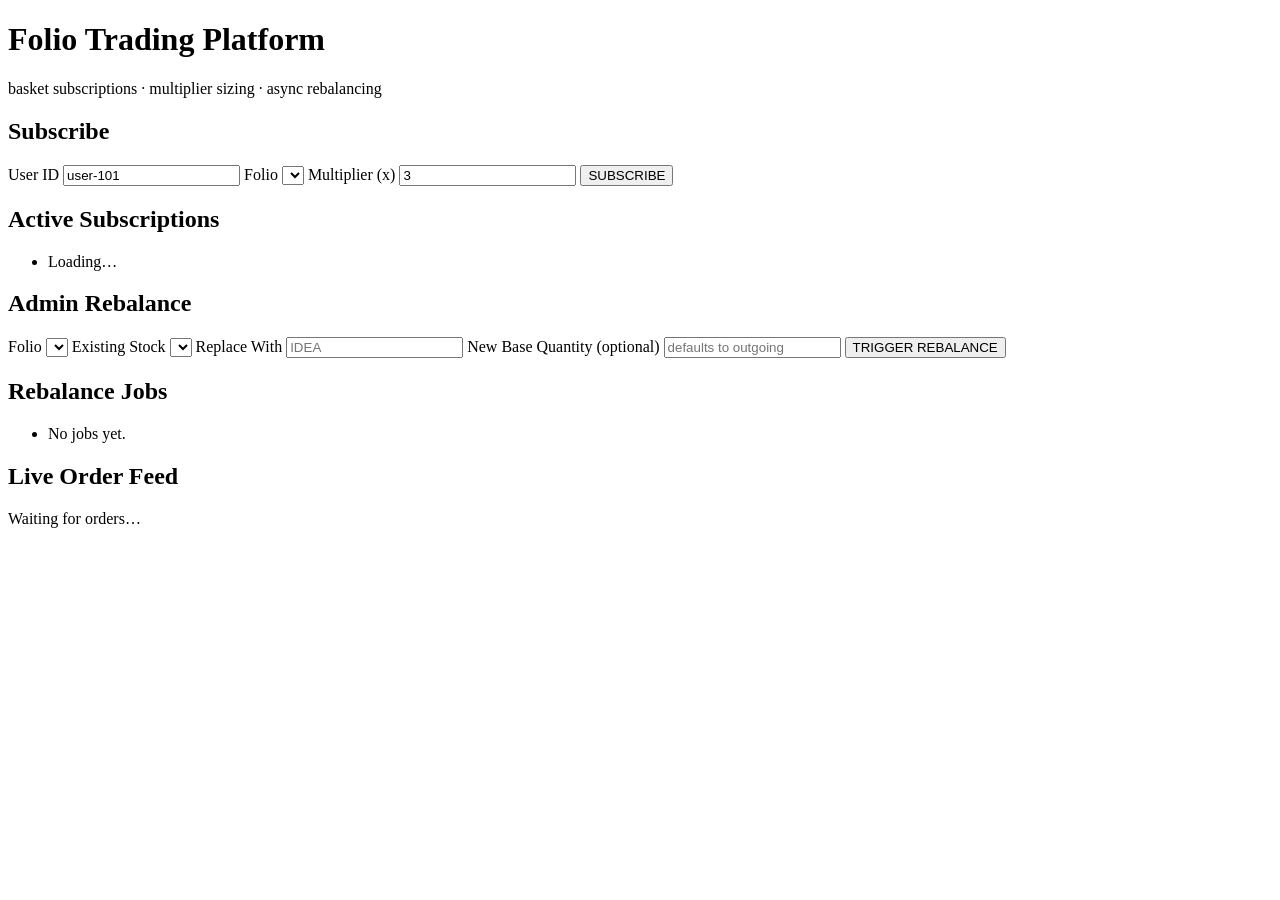
==== static/index.html @ 8422f986 "feat: add initial implementation of the Folio Trading Platform - Create HTML structure for the tradi" ====
<!doctype html>
<html lang="en">
<head>
  <meta charset="utf-8" />
  <meta name="viewport" content="width=device-width, initial-scale=1" />
  <title>Folio Trading Platform</title>
  <link rel="stylesheet" href="/css/styles.css" />
</head>
<body>
<header>
  <h1>Folio Trading Platform</h1>
  <span class="sub">basket subscriptions · multiplier sizing · async rebalancing</span>
</header>

<main>
  <!-- ===================== USER: SUBSCRIBE ===================== -->
  <section class="panel">
    <h2>Subscribe</h2>

    <label for="userId">User ID</label>
    <input id="userId" value="user-101" autocomplete="off" />

    <label for="folioSelect">Folio</label>
    <select id="folioSelect"></select>

    <label for="multiplier">Multiplier (x)</label>
    <input id="multiplier" type="number" min="1" step="1" value="3" />

    <button id="subscribeBtn">SUBSCRIBE</button>
    <p class="muted" id="subscribeHint"></p>
  </section>

  <!-- ===================== USER: ACTIVE ===================== -->
  <section class="panel">
    <h2>Active Subscriptions</h2>
    <ul id="subscriptionList"><li class="muted">Loading…</li></ul>
  </section>

  <!-- ===================== ADMIN: REBALANCE ===================== -->
  <section class="panel">
    <h2>Admin Rebalance</h2>

    <label for="adminFolio">Folio</label>
    <select id="adminFolio"></select>

    <label for="outgoingTicker">Existing Stock</label>
    <select id="outgoingTicker"></select>

    <label for="incomingTicker">Replace With</label>
    <input id="incomingTicker" list="tickerOptions" placeholder="IDEA" autocomplete="off" />
    <datalist id="tickerOptions"></datalist>

    <label for="incomingQty">New Base Quantity (optional)</label>
    <input id="incomingQty" type="number" min="1" step="1" placeholder="defaults to outgoing" />

    <button id="rebalanceBtn">TRIGGER REBALANCE</button>
    <p class="muted" id="rebalanceHint"></p>
  </section>

  <!-- ===================== ADMIN: JOBS ===================== -->
  <section class="panel">
    <h2>Rebalance Jobs</h2>
    <ul id="jobList"><li class="muted">No jobs yet.</li></ul>
  </section>

  <!-- ===================== FEED ===================== -->
  <section class="panel feed-panel">
    <h2>Live Order Feed</h2>
    <div class="feed" id="orderFeed"><div class="muted">Waiting for orders…</div></div>
  </section>
</main>

<div id="toast"></div>
<script src="/js/app.js"></script>
</body>
</html>
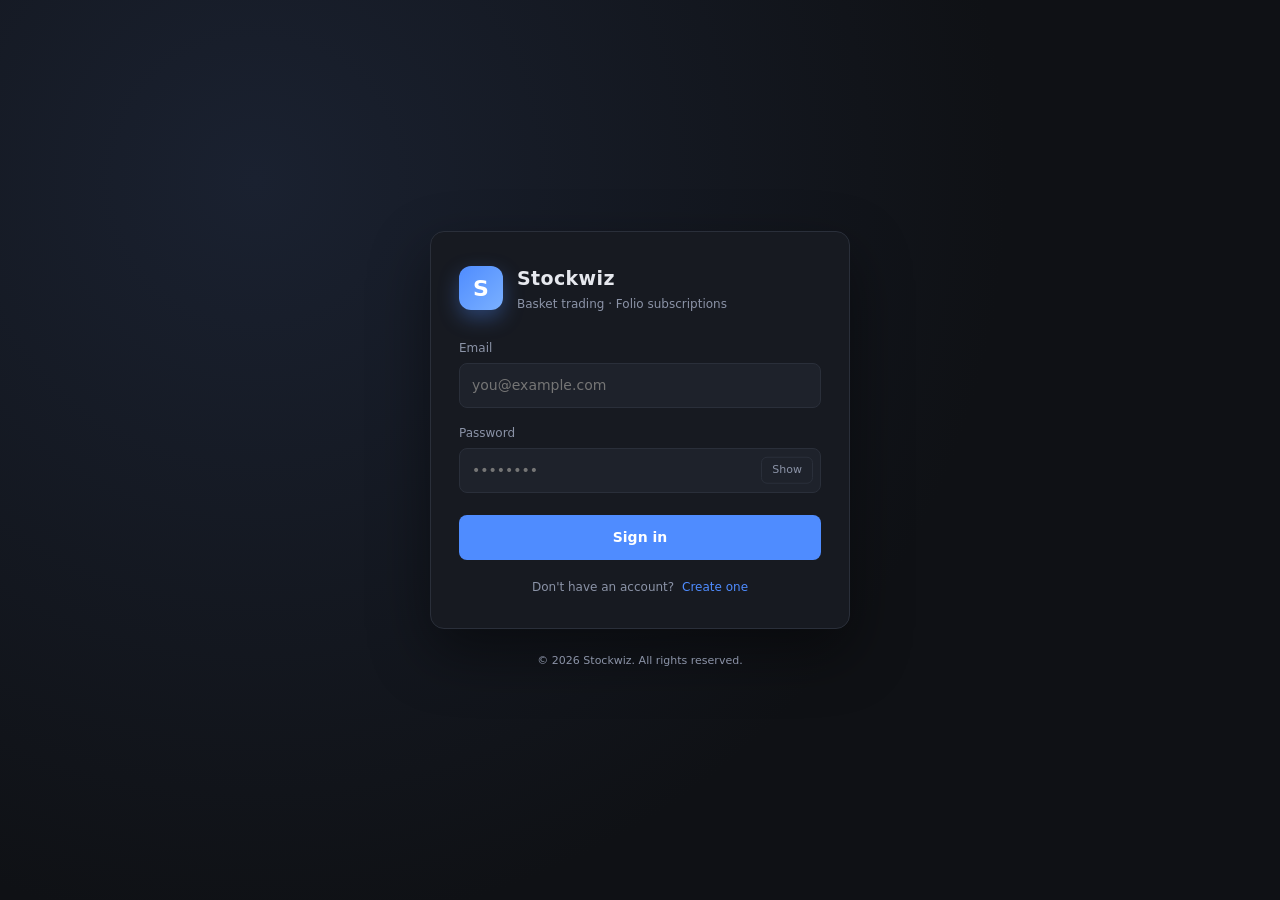
==== commit 9eedd01c: "add authentication admin and user can login access dashboard" ====
--- a/static/index.html
+++ b/static/index.html
@@ -3,74 +3,54 @@
 <head>
   <meta charset="utf-8" />
   <meta name="viewport" content="width=device-width, initial-scale=1" />
-  <title>Folio Trading Platform</title>
-  <link rel="stylesheet" href="/css/styles.css" />
+  <title>Stockwiz — Sign In</title>
+  <link rel="icon" href="data:," />
+  <link rel="stylesheet" href="/static/css/login.css" />
 </head>
-<body>
-<header>
-  <h1>Folio Trading Platform</h1>
-  <span class="sub">basket subscriptions · multiplier sizing · async rebalancing</span>
-</header>
+<body class="auth-body">
+  <main class="auth-shell">
+    <section class="auth-card">
+      <header class="auth-brand">
+        <div class="auth-logo">S</div>
+        <div>
+          <h1>Stockwiz</h1>
+          <p class="auth-tagline">Basket trading · Folio subscriptions</p>
+        </div>
+      </header>
 
-<main>
-  <!-- ===================== USER: SUBSCRIBE ===================== -->
-  <section class="panel">
-    <h2>Subscribe</h2>
+      <form id="loginForm" class="auth-form" novalidate>
+        <label for="email">Email</label>
+        <input id="email" name="email" type="email" autocomplete="email"
+               required placeholder="you@example.com" />
 
-    <label for="userId">User ID</label>
-    <input id="userId" value="user-101" autocomplete="off" />
+        <label for="password">Password</label>
+        <div class="password-wrap">
+          <input id="password" name="password" type="password"
+                 autocomplete="current-password" required placeholder="••••••••" />
+          <button type="button" id="togglePassword" class="ghost-btn"
+                  aria-label="Show password">Show</button>
+        </div>
 
-    <label for="folioSelect">Folio</label>
-    <select id="folioSelect"></select>
+        <div id="errorBox" class="auth-error" hidden></div>
 
-    <label for="multiplier">Multiplier (x)</label>
-    <input id="multiplier" type="number" min="1" step="1" value="3" />
+        <button type="submit" id="loginBtn" class="primary-btn">
+          <span class="btn-label">Sign in</span>
+          <span class="btn-spinner" hidden></span>
+        </button>
 
-    <button id="subscribeBtn">SUBSCRIBE</button>
-    <p class="muted" id="subscribeHint"></p>
-  </section>
+        <p class="auth-foot">
+          Don't have an account?
+          <a href="/register">Create one</a>
+        </p>
+      </form>
+    </section>
 
-  <!-- ===================== USER: ACTIVE ===================== -->
-  <section class="panel">
-    <h2>Active Subscriptions</h2>
-    <ul id="subscriptionList"><li class="muted">Loading…</li></ul>
-  </section>
+    <footer class="auth-copy">
+      &copy; <span id="year"></span> Stockwiz. All rights reserved.
+    </footer>
+  </main>
 
-  <!-- ===================== ADMIN: REBALANCE ===================== -->
-  <section class="panel">
-    <h2>Admin Rebalance</h2>
-
-    <label for="adminFolio">Folio</label>
-    <select id="adminFolio"></select>
-
-    <label for="outgoingTicker">Existing Stock</label>
-    <select id="outgoingTicker"></select>
-
-    <label for="incomingTicker">Replace With</label>
-    <input id="incomingTicker" list="tickerOptions" placeholder="IDEA" autocomplete="off" />
-    <datalist id="tickerOptions"></datalist>
-
-    <label for="incomingQty">New Base Quantity (optional)</label>
-    <input id="incomingQty" type="number" min="1" step="1" placeholder="defaults to outgoing" />
-
-    <button id="rebalanceBtn">TRIGGER REBALANCE</button>
-    <p class="muted" id="rebalanceHint"></p>
-  </section>
-
-  <!-- ===================== ADMIN: JOBS ===================== -->
-  <section class="panel">
-    <h2>Rebalance Jobs</h2>
-    <ul id="jobList"><li class="muted">No jobs yet.</li></ul>
-  </section>
-
-  <!-- ===================== FEED ===================== -->
-  <section class="panel feed-panel">
-    <h2>Live Order Feed</h2>
-    <div class="feed" id="orderFeed"><div class="muted">Waiting for orders…</div></div>
-  </section>
-</main>
-
-<div id="toast"></div>
-<script src="/js/app.js"></script>
+  <script src="/static/js/common.js"></script>
+  <script src="/static/js/login.js"></script>
 </body>
 </html>
--- a/static/css/login.css
+++ b/static/css/login.css
@@ -0,0 +1,179 @@
+:root {
+  --bg: #0f1115;
+  --panel: #171a21;
+  --panel-2: #1e222b;
+  --border: #2a2f3a;
+  --text: #e6e8ee;
+  --muted: #8b93a7;
+  --accent: #4f8cff;
+  --sell: #ff6b6b;
+}
+
+* { box-sizing: border-box; }
+
+.auth-body {
+  margin: 0;
+  min-height: 100vh;
+  background: radial-gradient(circle at 20% 20%, #1a2130 0%, #0f1115 60%);
+  color: var(--text);
+  font: 14px/1.5 ui-sans-serif, system-ui, -apple-system, "Segoe UI", sans-serif;
+}
+
+.auth-shell {
+  min-height: 100vh;
+  display: flex;
+  flex-direction: column;
+  align-items: center;
+  justify-content: center;
+  padding: 32px 20px;
+}
+
+.auth-card {
+  width: 100%;
+  max-width: 420px;
+  background: var(--panel);
+  border: 1px solid var(--border);
+  border-radius: 14px;
+  padding: 32px 28px;
+  box-shadow: 0 24px 60px rgba(0, 0, 0, .45);
+}
+
+.auth-brand {
+  display: flex;
+  align-items: center;
+  gap: 14px;
+  margin-bottom: 26px;
+}
+.auth-logo {
+  width: 44px;
+  height: 44px;
+  border-radius: 12px;
+  background: linear-gradient(135deg, var(--accent), #7ab0ff);
+  color: #fff;
+  font-size: 22px;
+  font-weight: 700;
+  display: grid;
+  place-items: center;
+  box-shadow: 0 8px 20px rgba(79, 140, 255, .35);
+}
+.auth-brand h1 {
+  margin: 0;
+  font-size: 19px;
+  letter-spacing: .02em;
+}
+.auth-tagline {
+  margin: 2px 0 0;
+  font-size: 12px;
+  color: var(--muted);
+}
+
+.auth-form label {
+  display: block;
+  font-size: 12px;
+  color: var(--muted);
+  margin: 16px 0 6px;
+}
+.auth-form .opt {
+  color: #5f6677;
+  font-size: 11px;
+}
+.auth-form input {
+  width: 100%;
+  padding: 11px 12px;
+  font: inherit;
+  background: var(--panel-2);
+  color: var(--text);
+  border: 1px solid var(--border);
+  border-radius: 8px;
+  transition: border-color .15s, box-shadow .15s;
+}
+.auth-form input:focus {
+  outline: none;
+  border-color: var(--accent);
+  box-shadow: 0 0 0 3px rgba(79, 140, 255, .18);
+}
+
+.password-wrap { position: relative; }
+.password-wrap input { padding-right: 64px; }
+.ghost-btn {
+  background: transparent;
+  border: 1px solid var(--border);
+  color: var(--muted);
+  padding: 4px 10px;
+  font-size: 11px;
+  border-radius: 6px;
+  cursor: pointer;
+  font: inherit;
+  font-size: 11px;
+}
+.ghost-btn:hover { color: var(--text); border-color: var(--accent); }
+.password-wrap .ghost-btn {
+  position: absolute;
+  top: 50%;
+  right: 8px;
+  transform: translateY(-50%);
+}
+
+.primary-btn {
+  width: 100%;
+  margin-top: 22px;
+  padding: 12px;
+  background: var(--accent);
+  color: #fff;
+  border: none;
+  border-radius: 8px;
+  font: inherit;
+  font-weight: 600;
+  cursor: pointer;
+  display: inline-flex;
+  align-items: center;
+  justify-content: center;
+  gap: 8px;
+}
+.primary-btn:hover { filter: brightness(1.08); }
+.primary-btn:disabled { opacity: .65; cursor: not-allowed; }
+
+.btn-spinner {
+  width: 14px;
+  height: 14px;
+  border-radius: 50%;
+  border: 2px solid rgba(255, 255, 255, .35);
+  border-top-color: #fff;
+  animation: spin .7s linear infinite;
+}
+@keyframes spin { to { transform: rotate(360deg); } }
+
+.auth-error {
+  margin-top: 16px;
+  padding: 10px 12px;
+  font-size: 13px;
+  border: 1px solid var(--sell);
+  border-radius: 8px;
+  color: #ffd2d2;
+  background: rgba(255, 107, 107, .08);
+  white-space: pre-wrap;
+}
+
+.auth-foot {
+  margin: 18px 0 0;
+  text-align: center;
+  font-size: 12px;
+  color: var(--muted);
+}
+.auth-foot a {
+  color: var(--accent);
+  text-decoration: none;
+  margin-left: 4px;
+}
+.auth-foot a:hover { text-decoration: underline; }
+
+.auth-copy {
+  margin-top: 24px;
+  font-size: 11px;
+  color: var(--muted);
+}
+
+@media (max-width: 480px) {
+  .auth-card { padding: 24px 20px; border-radius: 12px; }
+  .auth-brand h1 { font-size: 17px; }
+}
